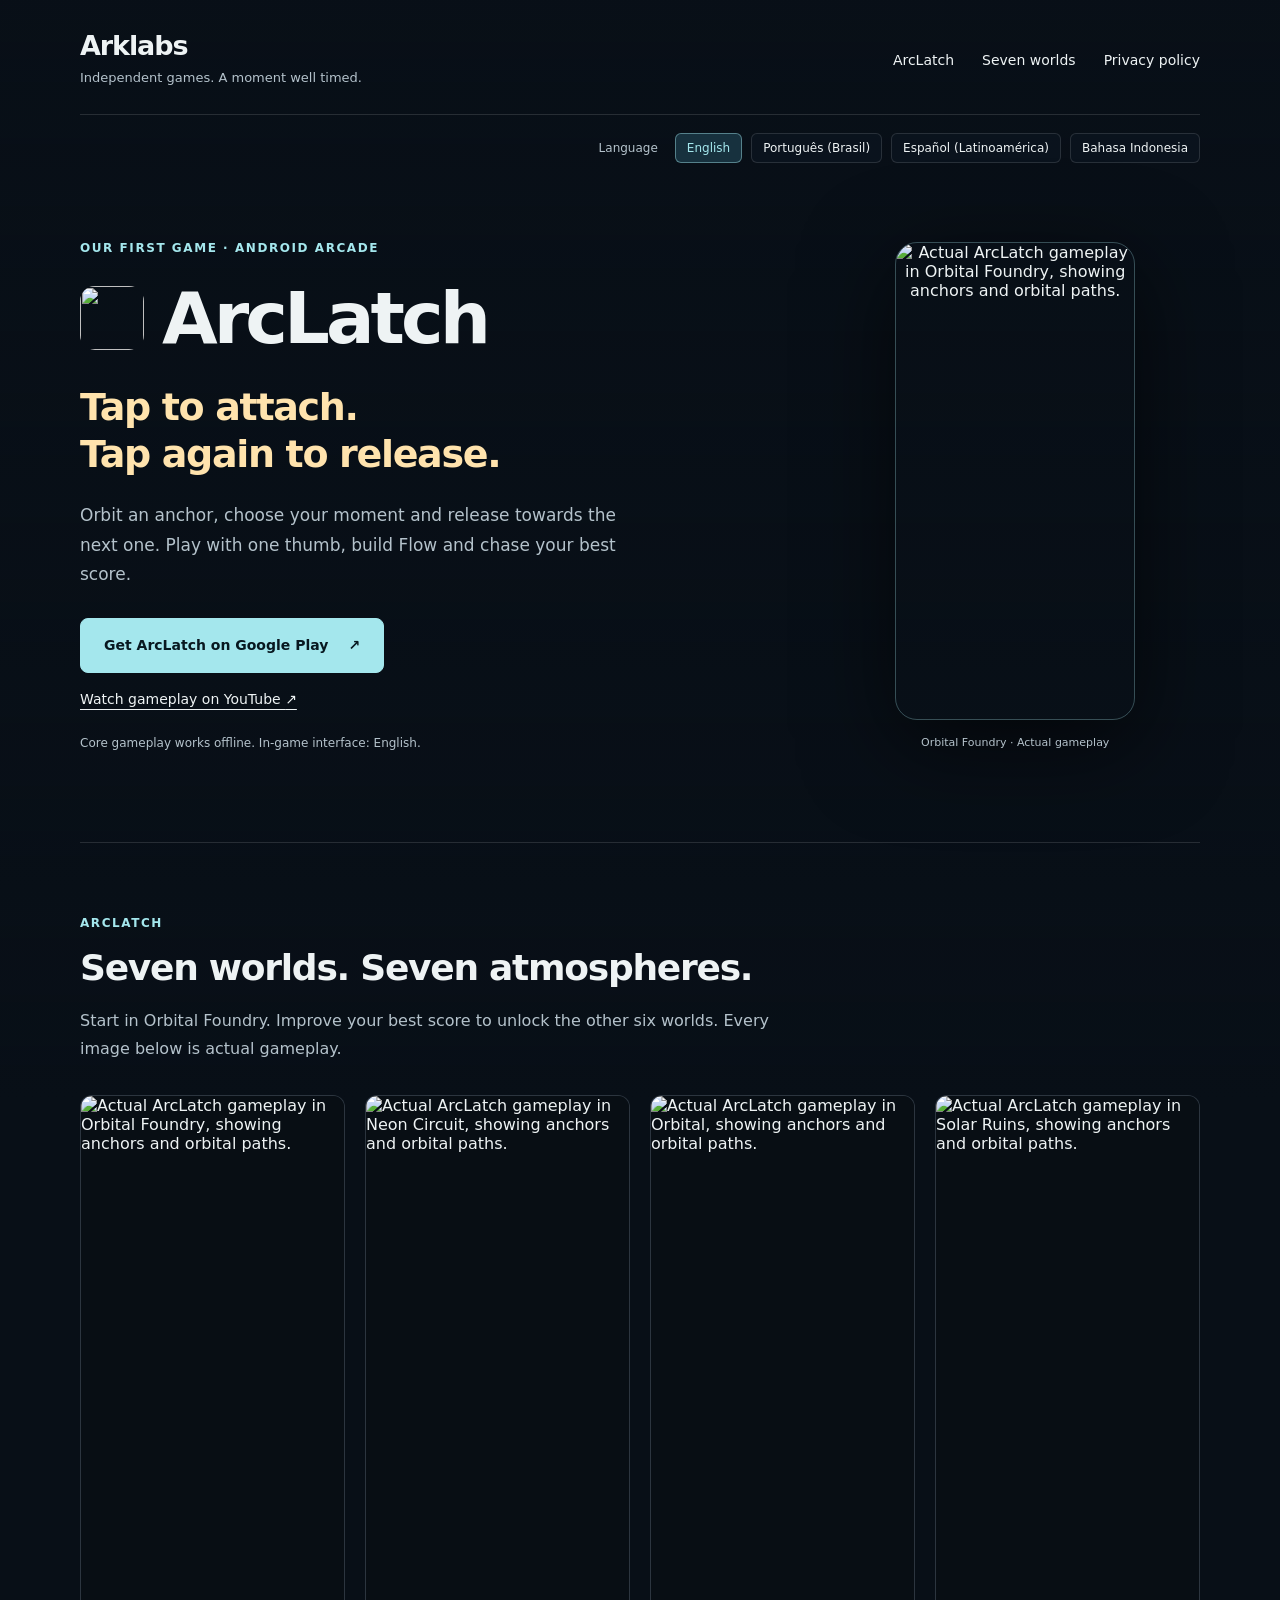
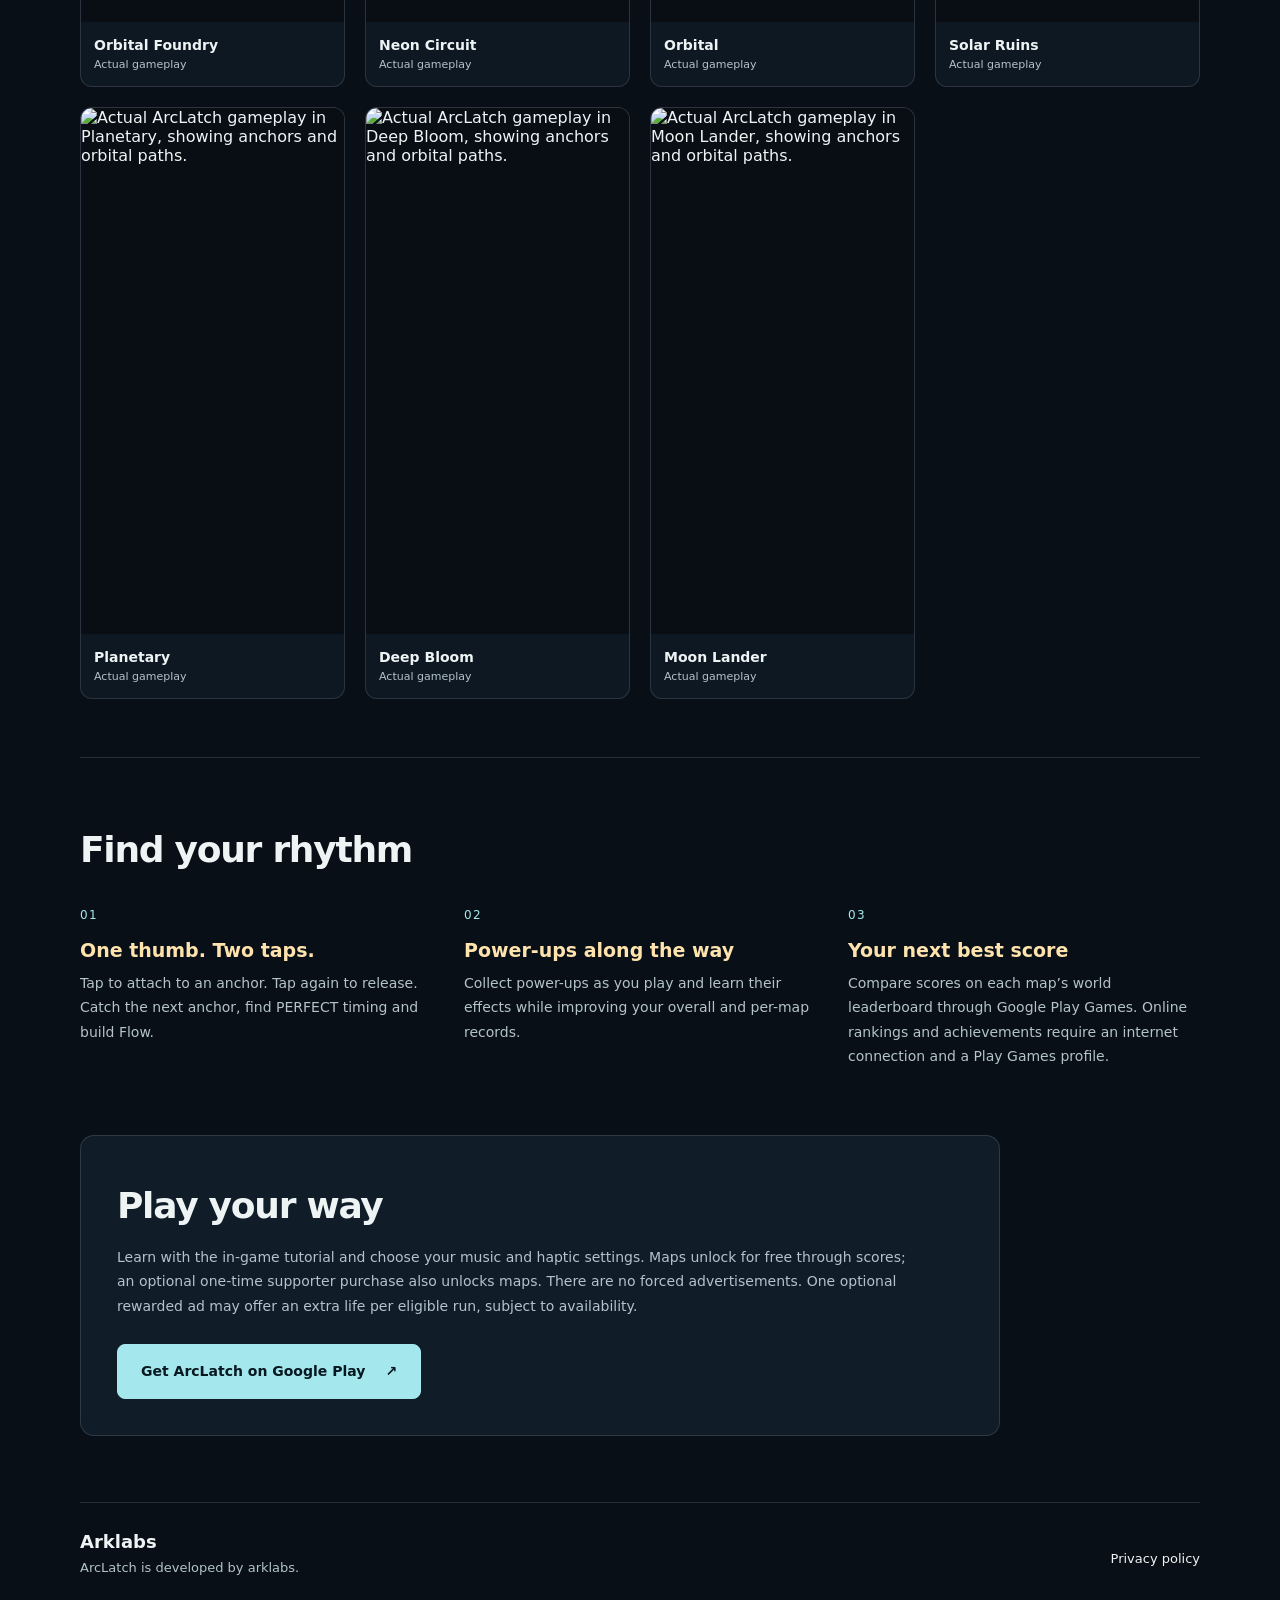
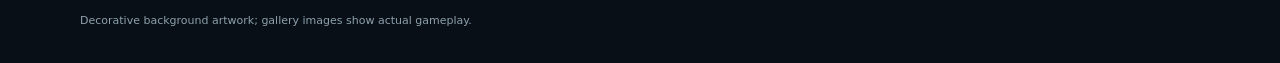
==== index.html @ f625c065 "Add files via upload" ====
<!doctype html>
<html lang="en"><head>
<meta charset="utf-8"><meta name="viewport" content="width=device-width, initial-scale=1">
<title>arklabs | Independent Game Developer — ArcLatch</title>
<meta name="description" content="Discover ArcLatch by arklabs: a one-thumb timing arcade game for Android. Explore seven worlds, watch real gameplay and get it on Google Play."><link rel="canonical" href="https://arklabs-app.github.io/">
<link rel="alternate" hreflang="en" href="https://arklabs-app.github.io/">
<link rel="alternate" hreflang="pt-BR" href="https://arklabs-app.github.io/pt-BR/">
<link rel="alternate" hreflang="es-419" href="https://arklabs-app.github.io/es-419/">
<link rel="alternate" hreflang="id" href="https://arklabs-app.github.io/id/">
<link rel="alternate" hreflang="x-default" href="https://arklabs-app.github.io/">
<meta property="og:type" content="website"><meta property="og:title" content="arklabs — ArcLatch for Android">
<meta property="og:description" content="Discover ArcLatch by arklabs: a one-thumb timing arcade game for Android. Explore seven worlds, watch real gameplay and get it on Google Play."><meta property="og:url" content="https://arklabs-app.github.io/">
<meta property="og:image" content="https://arklabs-app.github.io/assets/arclatch-icon.png"><meta property="og:image:alt" content="ArcLatch icon">
<meta name="twitter:card" content="summary"><meta name="twitter:title" content="arklabs — ArcLatch">
<meta name="twitter:description" content="Discover ArcLatch by arklabs: a one-thumb timing arcade game for Android. Explore seven worlds, watch real gameplay and get it on Google Play."><meta name="twitter:image" content="https://arklabs-app.github.io/assets/arclatch-icon.png">
<link rel="icon" href="assets/arclatch-icon.png"><link rel="stylesheet" href="style.css">
<script type="application/ld+json">{"@context": "https://schema.org", "@graph": [{"@type": "Organization", "@id": "https://arklabs-app.github.io/#developer", "name": "arklabs", "url": "https://arklabs-app.github.io/", "sameAs": ["https://github.com/Arklabs-app"]}, {"@type": "VideoGame", "name": "ArcLatch", "url": "https://play.google.com/store/apps/details?id=com.arklabs.arclatch", "operatingSystem": "Android", "applicationCategory": "GameApplication", "genre": "Arcade", "author": {"@id": "https://arklabs-app.github.io/#developer"}, "description": "Discover ArcLatch by arklabs: a one-thumb timing arcade game for Android. Explore seven worlds, watch real gameplay and get it on Google Play."}]}</script>
</head><body>
<a class="skip" href="#game">The game</a>
<div class="shell"><header class="developer"><div><h1>Arklabs</h1><p>Independent games. A moment well timed.</p></div><nav aria-label="Main navigation"><a href="#game">ArcLatch</a><a href="#worlds">Seven worlds</a><a href="https://zaneh20.github.io/privacy.html">Privacy policy</a></nav></header>
<nav class="languages" aria-label="Language"><span>Language</span><a href="./" lang="en" hreflang="en" aria-current="page">English</a><a href="pt-BR/" lang="pt-BR" hreflang="pt-BR">Português (Brasil)</a><a href="es-419/" lang="es-419" hreflang="es-419">Español (Latinoamérica)</a><a href="id/" lang="id" hreflang="id">Bahasa Indonesia</a></nav>
<main><section class="hero" id="game" aria-labelledby="game-title"><div class="hero-copy"><p class="eyebrow">Our first game · Android arcade</p><div class="game-brand"><img src="assets/arclatch-icon.png" alt="" width="64" height="64"><h2 id="game-title">ArcLatch</h2></div><h3>Tap to attach.<br>Tap again to release.</h3><p class="intro">Orbit an anchor, choose your moment and release towards the next one. Play with one thumb, build Flow and chase your best score.</p><div class="actions"><a class="download" href="https://play.google.com/store/apps/details?id=com.arklabs.arclatch">Get ArcLatch on Google Play<span aria-hidden="true"> ↗</span></a><a class="video" href="https://www.youtube.com/watch?v=mXrBoKK8uXo">Watch gameplay on YouTube <span aria-hidden="true">↗</span></a></div><p class="fine">Core gameplay works offline. In-game interface: English.</p></div><figure class="hero-shot"><img src="assets/01-foundry.webp" width="480" height="960" fetchpriority="high" alt="Actual ArcLatch gameplay in Orbital Foundry, showing anchors and orbital paths."><figcaption>Orbital Foundry · Actual gameplay</figcaption></figure></section>
<section class="worlds" id="worlds" aria-labelledby="world-title"><div class="section-heading"><p class="eyebrow">ArcLatch</p><h2 id="world-title">Seven worlds. Seven atmospheres.</h2><p>Start in Orbital Foundry. Improve your best score to unlock the other six worlds. Every image below is actual gameplay.</p></div><div class="world-gallery"><figure class="world-card"><img src="assets/01-foundry.webp" width="480" height="960" loading="lazy" decoding="async" alt="Actual ArcLatch gameplay in Orbital Foundry, showing anchors and orbital paths."><figcaption><strong>Orbital Foundry</strong><span>Actual gameplay</span></figcaption></figure><figure class="world-card"><img src="assets/06-neon-circuit.webp" width="480" height="960" loading="lazy" decoding="async" alt="Actual ArcLatch gameplay in Neon Circuit, showing anchors and orbital paths."><figcaption><strong>Neon Circuit</strong><span>Actual gameplay</span></figcaption></figure><figure class="world-card"><img src="assets/02-orbital.webp" width="480" height="960" loading="lazy" decoding="async" alt="Actual ArcLatch gameplay in Orbital, showing anchors and orbital paths."><figcaption><strong>Orbital</strong><span>Actual gameplay</span></figcaption></figure><figure class="world-card"><img src="assets/03-solar-ruins.webp" width="480" height="960" loading="lazy" decoding="async" alt="Actual ArcLatch gameplay in Solar Ruins, showing anchors and orbital paths."><figcaption><strong>Solar Ruins</strong><span>Actual gameplay</span></figcaption></figure><figure class="world-card"><img src="assets/05-planetary.webp" width="480" height="960" loading="lazy" decoding="async" alt="Actual ArcLatch gameplay in Planetary, showing anchors and orbital paths."><figcaption><strong>Planetary</strong><span>Actual gameplay</span></figcaption></figure><figure class="world-card"><img src="assets/07-deep-bloom.webp" width="480" height="960" loading="lazy" decoding="async" alt="Actual ArcLatch gameplay in Deep Bloom, showing anchors and orbital paths."><figcaption><strong>Deep Bloom</strong><span>Actual gameplay</span></figcaption></figure><figure class="world-card"><img src="assets/04-moon-lander.webp" width="480" height="960" loading="lazy" decoding="async" alt="Actual ArcLatch gameplay in Moon Lander, showing anchors and orbital paths."><figcaption><strong>Moon Lander</strong><span>Actual gameplay</span></figcaption></figure></div></section>
<section class="features" aria-labelledby="how-title"><h2 id="how-title">Find your rhythm</h2><div class="feature-grid"><article><span class="number">01</span><h3>One thumb. Two taps.</h3><p>Tap to attach to an anchor. Tap again to release. Catch the next anchor, find PERFECT timing and build Flow.</p></article><article><span class="number">02</span><h3>Power-ups along the way</h3><p>Collect power-ups as you play and learn their effects while improving your overall and per-map records.</p></article><article><span class="number">03</span><h3>Your next best score</h3><p>Compare scores on each map’s world leaderboard through Google Play Games. Online rankings and achievements require an internet connection and a Play Games profile.</p></article></div></section>
<section class="play" aria-labelledby="play-title"><h2 id="play-title">Play your way</h2><p>Learn with the in-game tutorial and choose your music and haptic settings. Maps unlock for free through scores; an optional one-time supporter purchase also unlocks maps. There are no forced advertisements. One optional rewarded ad may offer an extra life per eligible run, subject to availability.</p><a class="download" href="https://play.google.com/store/apps/details?id=com.arklabs.arclatch">Get ArcLatch on Google Play <span aria-hidden="true">↗</span></a></section></main>
<footer><div><strong>Arklabs</strong><p>ArcLatch is developed by arklabs.</p></div><a href="https://zaneh20.github.io/privacy.html">Privacy policy</a><p class="art-note">Decorative background artwork; gallery images show actual gameplay.</p></footer></div></body></html>
---- style.css ----
:root{color-scheme:dark;--ink:#eef3f4;--muted:#b4c2cb;--line:#ffffff20;--gold:#ffe3ad;--cyan:#a4e7ed;font-family:system-ui,-apple-system,BlinkMacSystemFont,"Segoe UI",sans-serif;background:#080f17;color:var(--ink);scroll-behavior:smooth}
*{box-sizing:border-box}body{margin:0;background:linear-gradient(180deg,#080f1745 0,#080f17b8 650px,#080f17 1100px),url('assets/orbital-background.webp') center top/1920px auto no-repeat}a{color:inherit;text-decoration:none}a:focus-visible{outline:3px solid var(--gold);outline-offset:5px}a:hover{color:var(--gold)}.shell{max-width:1200px;margin:auto;padding:0 40px}.developer{display:flex;align-items:center;justify-content:space-between;gap:24px;padding:30px 0 24px;border-bottom:1px solid var(--line)}.developer h1{font-size:27px;letter-spacing:-.04em;margin:0}.developer p{font-size:13px;color:var(--muted);margin:6px 0 0}.developer nav{display:flex;flex-wrap:wrap;gap:28px;font-size:14px}.languages{display:flex;justify-content:flex-end;align-items:center;flex-wrap:wrap;gap:9px;padding:18px 0;font-size:12px}.languages span{color:var(--muted);margin-right:8px}.languages a{padding:7px 11px;border:1px solid var(--line);border-radius:6px;background:#0c1620b8}.languages a[aria-current]{border-color:#a4e7ed70;color:var(--cyan);background:#17313e}.hero{display:grid;grid-template-columns:1.3fr .7fr;gap:64px;align-items:center;padding:45px 0 76px;scroll-margin-top:20px}.eyebrow{font-size:12px!important;letter-spacing:.13em;text-transform:uppercase;color:var(--cyan)!important;font-weight:650}.game-brand{display:flex;align-items:center;gap:18px;margin:20px 0 26px}.game-brand img{border-radius:15px}.game-brand h2{font-size:clamp(42px,6vw,72px);letter-spacing:-.055em;margin:0;font-weight:650;line-height:1.1}.hero h3{font-size:clamp(24px,3vw,38px);line-height:1.25;letter-spacing:-.035em;font-weight:550;color:var(--gold);margin:0 0 22px}p{line-height:1.75;color:var(--muted)}.intro{max-width:560px;font-size:17px}.actions{display:flex;flex-direction:column;align-items:flex-start;gap:18px;margin-top:28px}.download{display:inline-flex;align-items:center;justify-content:center;gap:20px;padding:16px 23px;background:var(--cyan);border:1px solid var(--cyan);border-radius:8px;font-size:14px;font-weight:700;color:#081820;line-height:1.5}.download:hover{color:#081820;background:#d0f9fc}.video{font-size:14px;text-decoration:underline;text-underline-offset:5px}.fine{font-size:12px;margin-top:26px;max-width:430px}.hero-shot{margin:0;text-align:center}.hero-shot img{display:block;width:100%;max-width:240px;height:auto;margin:auto;border-radius:22px;border:1px solid #9bd7df50;box-shadow:0 24px 90px #0009}.hero-shot figcaption{font-size:11px;color:var(--muted);margin-top:16px}.worlds,.features{padding:58px 0;border-top:1px solid var(--line);scroll-margin-top:24px}.section-heading{max-width:720px;margin-bottom:32px}h2{font-size:clamp(25px,3vw,36px);letter-spacing:-.035em;line-height:1.2;margin:12px 0 18px}.world-gallery{display:grid;grid-template-columns:repeat(4,minmax(0,1fr));gap:20px}.world-card{margin:0;background:#0e1823;border:1px solid var(--line);border-radius:12px;overflow:hidden}.world-card img{width:100%;height:auto;display:block;aspect-ratio:1/2;object-fit:contain;background:#080e14}.world-card figcaption{padding:15px 13px}.world-card strong{display:block;font-size:14px}.world-card span{display:block;margin-top:5px;color:var(--muted);font-size:11px}.feature-grid{display:grid;grid-template-columns:repeat(3,minmax(0,1fr));gap:32px;margin-top:32px}.number{color:var(--cyan);font-size:12px;letter-spacing:.12em}.feature-grid h3{font-size:19px;color:var(--gold);margin:16px 0 10px}.feature-grid p{font-size:14px;margin:0}.play{border:1px solid var(--line);border-radius:14px;background:#101d29;padding:36px;margin:8px 0 66px;max-width:920px}.play p{font-size:14px;max-width:800px;margin-bottom:26px}footer{border-top:1px solid var(--line);padding:28px 0;display:flex;justify-content:space-between;flex-wrap:wrap;gap:14px;font-size:13px}footer strong{font-size:18px}footer p{margin:5px 0}footer>a{align-self:center}.art-note{width:100%;font-size:11px;color:#8da0ac;margin-top:12px}.skip{position:absolute;top:-100px;left:20px;padding:12px;background:#fff;color:#000}.skip:focus{top:8px;z-index:10}
@media(max-width:900px){.shell{padding:0 28px}.hero{gap:35px}.world-gallery{grid-template-columns:repeat(3,minmax(0,1fr))}.developer nav{gap:18px}}
@media(max-width:640px){.shell{padding:0 20px}.developer{align-items:flex-start;flex-direction:column;gap:18px;padding-top:24px}.developer nav{gap:20px}.languages{justify-content:flex-start;gap:6px}.languages span{width:100%;margin:0 0 3px}.languages a{font-size:11px;padding:7px 9px}.hero{grid-template-columns:1fr;gap:32px;padding:30px 0 50px}.hero-shot img{max-width:195px}.game-brand h2{font-size:52px}.game-brand img{width:52px;height:52px}.hero h3{font-size:30px}.intro{font-size:16px}.world-gallery{grid-template-columns:repeat(2,minmax(0,1fr));gap:12px}.world-card figcaption{padding:12px 9px}.world-card strong{font-size:12px}.world-card span{font-size:10px}.feature-grid{grid-template-columns:1fr;gap:28px}.worlds,.features{padding:38px 0}.play{padding:24px 20px;margin-bottom:40px}.download{padding:14px 18px;font-size:13px;gap:10px}footer{padding:24px 0}.game-brand{gap:12px}}
@media(max-width:350px){.shell{padding:0 14px}.world-gallery{grid-template-columns:1fr}.game-brand h2{font-size:44px}}
@media(prefers-reduced-motion:reduce){:root{scroll-behavior:auto}}
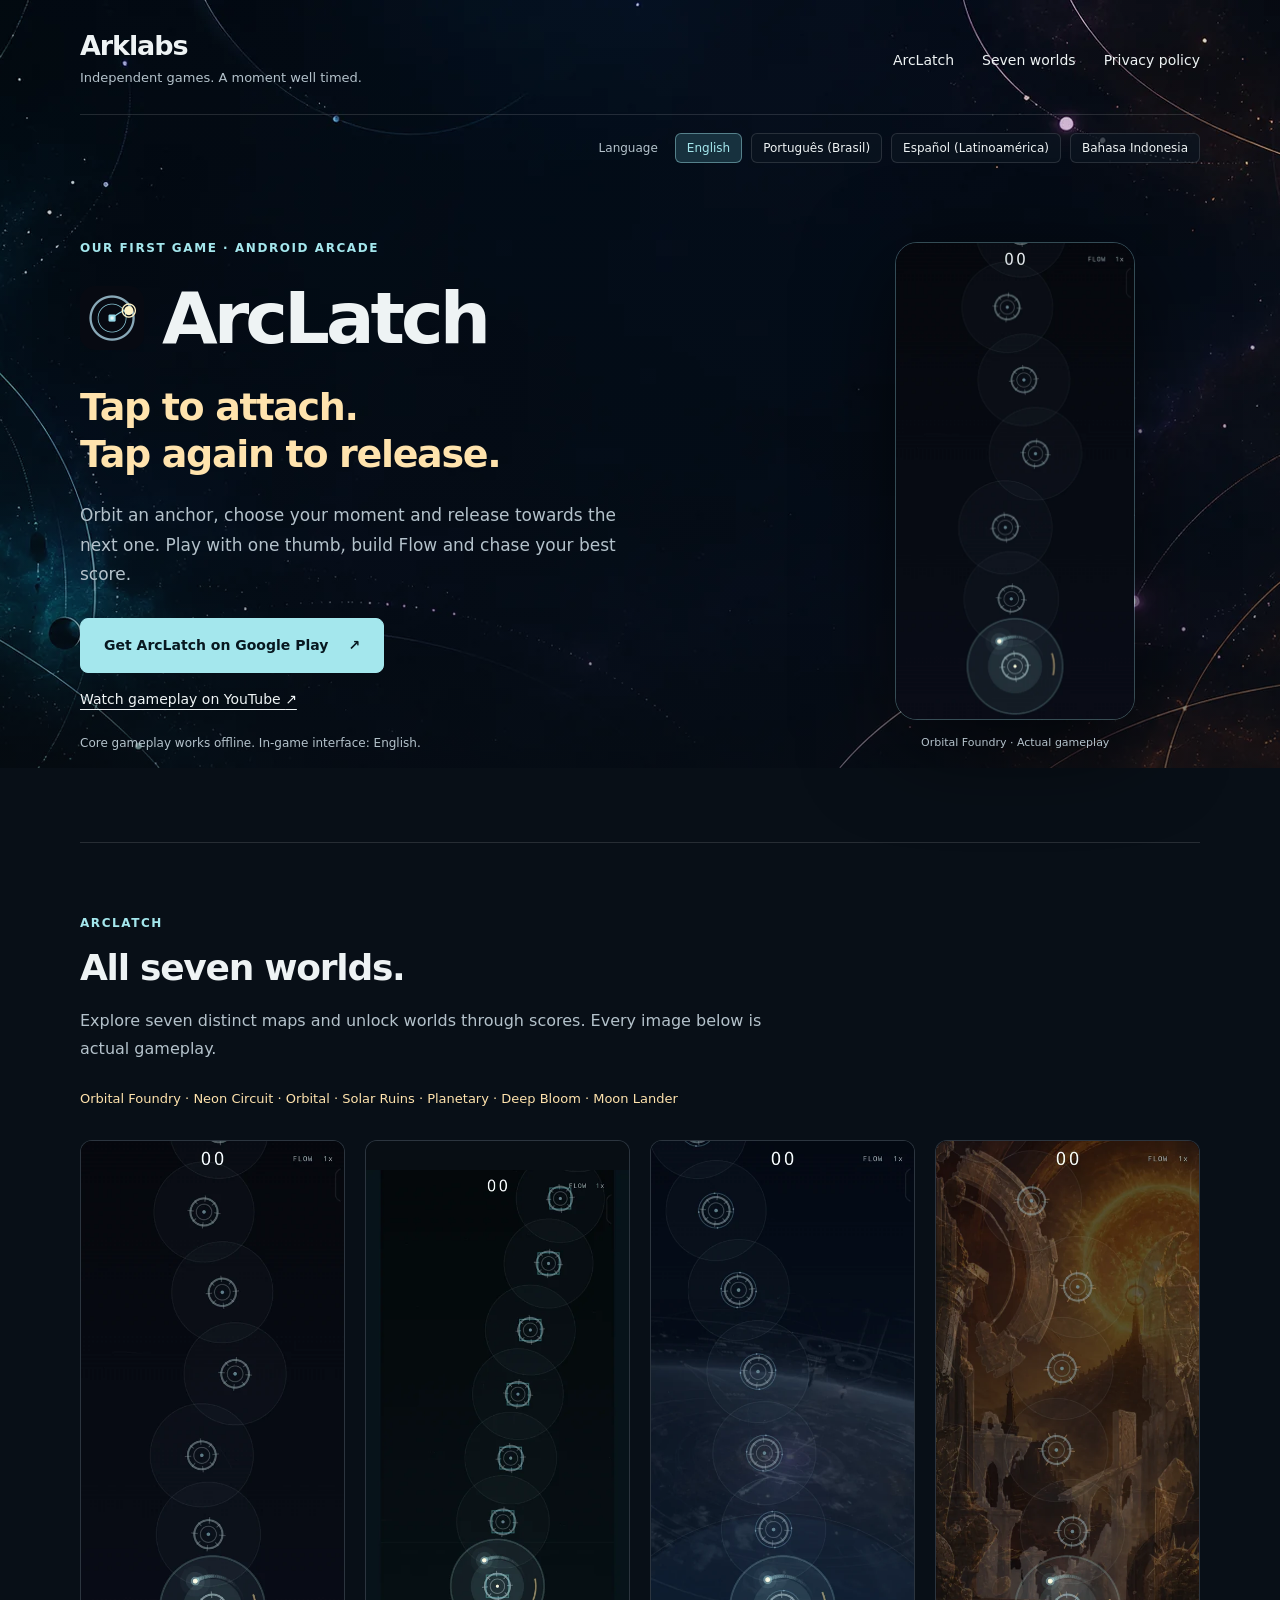
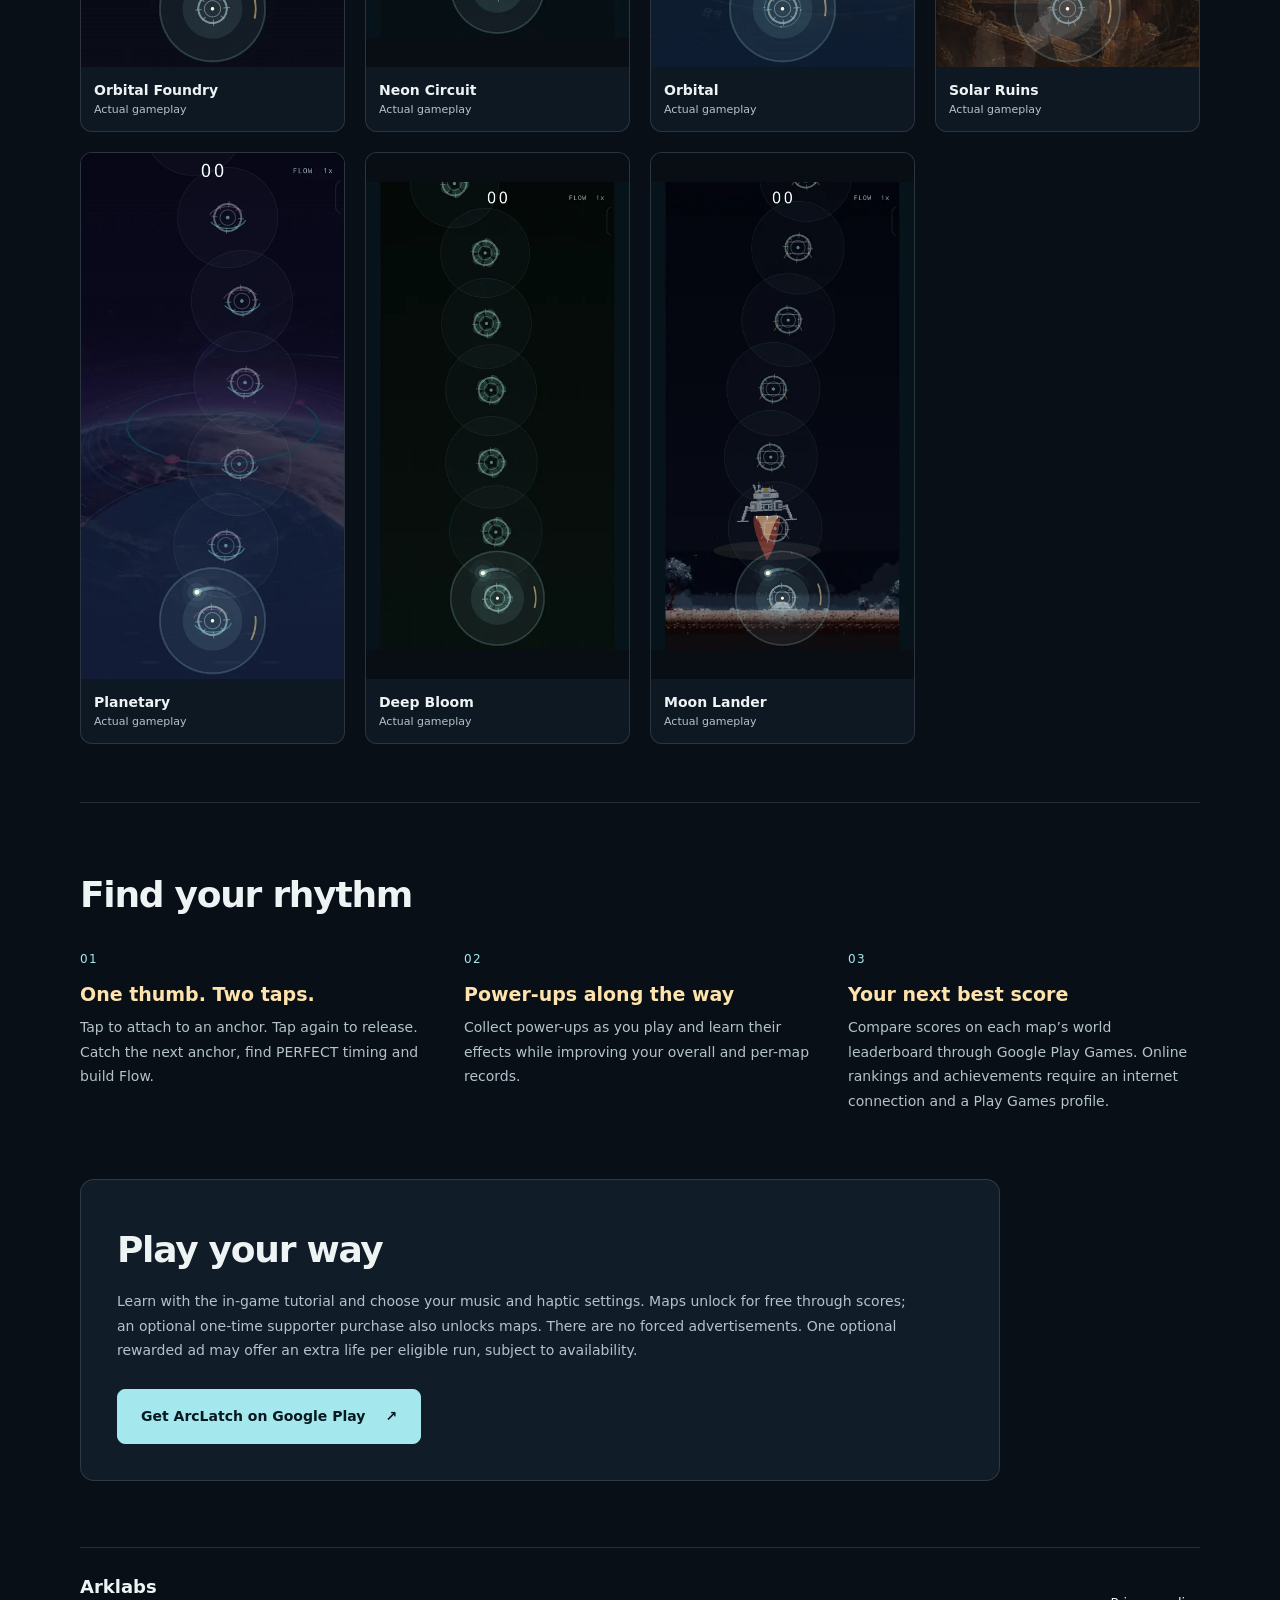
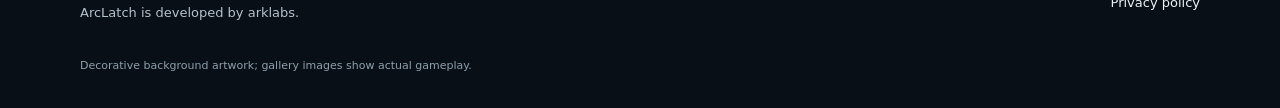
==== commit efde7a1e: "Add files via upload" ====
--- a/index.html
+++ b/index.html
@@ -13,14 +13,14 @@
 <meta property="og:image" content="https://arklabs-app.github.io/assets/arclatch-icon.png"><meta property="og:image:alt" content="ArcLatch icon">
 <meta name="twitter:card" content="summary"><meta name="twitter:title" content="arklabs — ArcLatch">
 <meta name="twitter:description" content="Discover ArcLatch by arklabs: a one-thumb timing arcade game for Android. Explore seven worlds, watch real gameplay and get it on Google Play."><meta name="twitter:image" content="https://arklabs-app.github.io/assets/arclatch-icon.png">
-<link rel="icon" href="assets/arclatch-icon.png"><link rel="stylesheet" href="style.css">
+<link rel="icon" href="assets/arclatch-icon.png"><link rel="stylesheet" href="style.css?v=20261102-2">
 <script type="application/ld+json">{"@context": "https://schema.org", "@graph": [{"@type": "Organization", "@id": "https://arklabs-app.github.io/#developer", "name": "arklabs", "url": "https://arklabs-app.github.io/", "sameAs": ["https://github.com/Arklabs-app"]}, {"@type": "VideoGame", "name": "ArcLatch", "url": "https://play.google.com/store/apps/details?id=com.arklabs.arclatch", "operatingSystem": "Android", "applicationCategory": "GameApplication", "genre": "Arcade", "author": {"@id": "https://arklabs-app.github.io/#developer"}, "description": "Discover ArcLatch by arklabs: a one-thumb timing arcade game for Android. Explore seven worlds, watch real gameplay and get it on Google Play."}]}</script>
 </head><body>
 <a class="skip" href="#game">The game</a>
 <div class="shell"><header class="developer"><div><h1>Arklabs</h1><p>Independent games. A moment well timed.</p></div><nav aria-label="Main navigation"><a href="#game">ArcLatch</a><a href="#worlds">Seven worlds</a><a href="https://zaneh20.github.io/privacy.html">Privacy policy</a></nav></header>
 <nav class="languages" aria-label="Language"><span>Language</span><a href="./" lang="en" hreflang="en" aria-current="page">English</a><a href="pt-BR/" lang="pt-BR" hreflang="pt-BR">Português (Brasil)</a><a href="es-419/" lang="es-419" hreflang="es-419">Español (Latinoamérica)</a><a href="id/" lang="id" hreflang="id">Bahasa Indonesia</a></nav>
 <main><section class="hero" id="game" aria-labelledby="game-title"><div class="hero-copy"><p class="eyebrow">Our first game · Android arcade</p><div class="game-brand"><img src="assets/arclatch-icon.png" alt="" width="64" height="64"><h2 id="game-title">ArcLatch</h2></div><h3>Tap to attach.<br>Tap again to release.</h3><p class="intro">Orbit an anchor, choose your moment and release towards the next one. Play with one thumb, build Flow and chase your best score.</p><div class="actions"><a class="download" href="https://play.google.com/store/apps/details?id=com.arklabs.arclatch">Get ArcLatch on Google Play<span aria-hidden="true"> ↗</span></a><a class="video" href="https://www.youtube.com/watch?v=mXrBoKK8uXo">Watch gameplay on YouTube <span aria-hidden="true">↗</span></a></div><p class="fine">Core gameplay works offline. In-game interface: English.</p></div><figure class="hero-shot"><img src="assets/01-foundry.webp" width="480" height="960" fetchpriority="high" alt="Actual ArcLatch gameplay in Orbital Foundry, showing anchors and orbital paths."><figcaption>Orbital Foundry · Actual gameplay</figcaption></figure></section>
-<section class="worlds" id="worlds" aria-labelledby="world-title"><div class="section-heading"><p class="eyebrow">ArcLatch</p><h2 id="world-title">Seven worlds. Seven atmospheres.</h2><p>Start in Orbital Foundry. Improve your best score to unlock the other six worlds. Every image below is actual gameplay.</p></div><div class="world-gallery"><figure class="world-card"><img src="assets/01-foundry.webp" width="480" height="960" loading="lazy" decoding="async" alt="Actual ArcLatch gameplay in Orbital Foundry, showing anchors and orbital paths."><figcaption><strong>Orbital Foundry</strong><span>Actual gameplay</span></figcaption></figure><figure class="world-card"><img src="assets/06-neon-circuit.webp" width="480" height="960" loading="lazy" decoding="async" alt="Actual ArcLatch gameplay in Neon Circuit, showing anchors and orbital paths."><figcaption><strong>Neon Circuit</strong><span>Actual gameplay</span></figcaption></figure><figure class="world-card"><img src="assets/02-orbital.webp" width="480" height="960" loading="lazy" decoding="async" alt="Actual ArcLatch gameplay in Orbital, showing anchors and orbital paths."><figcaption><strong>Orbital</strong><span>Actual gameplay</span></figcaption></figure><figure class="world-card"><img src="assets/03-solar-ruins.webp" width="480" height="960" loading="lazy" decoding="async" alt="Actual ArcLatch gameplay in Solar Ruins, showing anchors and orbital paths."><figcaption><strong>Solar Ruins</strong><span>Actual gameplay</span></figcaption></figure><figure class="world-card"><img src="assets/05-planetary.webp" width="480" height="960" loading="lazy" decoding="async" alt="Actual ArcLatch gameplay in Planetary, showing anchors and orbital paths."><figcaption><strong>Planetary</strong><span>Actual gameplay</span></figcaption></figure><figure class="world-card"><img src="assets/07-deep-bloom.webp" width="480" height="960" loading="lazy" decoding="async" alt="Actual ArcLatch gameplay in Deep Bloom, showing anchors and orbital paths."><figcaption><strong>Deep Bloom</strong><span>Actual gameplay</span></figcaption></figure><figure class="world-card"><img src="assets/04-moon-lander.webp" width="480" height="960" loading="lazy" decoding="async" alt="Actual ArcLatch gameplay in Moon Lander, showing anchors and orbital paths."><figcaption><strong>Moon Lander</strong><span>Actual gameplay</span></figcaption></figure></div></section>
+<section class="worlds" id="worlds" aria-labelledby="world-title"><div class="section-heading"><p class="eyebrow">ArcLatch</p><h2 id="world-title">All seven worlds.</h2><p>Explore seven distinct maps and unlock worlds through scores. Every image below is actual gameplay.</p></div><p class="map-index">Orbital Foundry · Neon Circuit · Orbital · Solar Ruins · Planetary · Deep Bloom · Moon Lander</p><div class="world-gallery"><figure class="world-card"><img src="assets/01-foundry.webp" width="480" height="960" loading="lazy" decoding="async" alt="Actual ArcLatch gameplay in Orbital Foundry, showing anchors and orbital paths."><figcaption><strong>Orbital Foundry</strong><span>Actual gameplay</span></figcaption></figure><figure class="world-card"><img src="assets/06-neon-circuit.webp" width="480" height="960" loading="lazy" decoding="async" alt="Actual ArcLatch gameplay in Neon Circuit, showing anchors and orbital paths."><figcaption><strong>Neon Circuit</strong><span>Actual gameplay</span></figcaption></figure><figure class="world-card"><img src="assets/02-orbital.webp" width="480" height="960" loading="lazy" decoding="async" alt="Actual ArcLatch gameplay in Orbital, showing anchors and orbital paths."><figcaption><strong>Orbital</strong><span>Actual gameplay</span></figcaption></figure><figure class="world-card"><img src="assets/03-solar-ruins.webp" width="480" height="960" loading="lazy" decoding="async" alt="Actual ArcLatch gameplay in Solar Ruins, showing anchors and orbital paths."><figcaption><strong>Solar Ruins</strong><span>Actual gameplay</span></figcaption></figure><figure class="world-card"><img src="assets/05-planetary.webp" width="480" height="960" loading="lazy" decoding="async" alt="Actual ArcLatch gameplay in Planetary, showing anchors and orbital paths."><figcaption><strong>Planetary</strong><span>Actual gameplay</span></figcaption></figure><figure class="world-card"><img src="assets/07-deep-bloom.webp" width="480" height="960" loading="lazy" decoding="async" alt="Actual ArcLatch gameplay in Deep Bloom, showing anchors and orbital paths."><figcaption><strong>Deep Bloom</strong><span>Actual gameplay</span></figcaption></figure><figure class="world-card"><img src="assets/04-moon-lander.webp" width="480" height="960" loading="lazy" decoding="async" alt="Actual ArcLatch gameplay in Moon Lander, showing anchors and orbital paths."><figcaption><strong>Moon Lander</strong><span>Actual gameplay</span></figcaption></figure></div></section>
 <section class="features" aria-labelledby="how-title"><h2 id="how-title">Find your rhythm</h2><div class="feature-grid"><article><span class="number">01</span><h3>One thumb. Two taps.</h3><p>Tap to attach to an anchor. Tap again to release. Catch the next anchor, find PERFECT timing and build Flow.</p></article><article><span class="number">02</span><h3>Power-ups along the way</h3><p>Collect power-ups as you play and learn their effects while improving your overall and per-map records.</p></article><article><span class="number">03</span><h3>Your next best score</h3><p>Compare scores on each map’s world leaderboard through Google Play Games. Online rankings and achievements require an internet connection and a Play Games profile.</p></article></div></section>
 <section class="play" aria-labelledby="play-title"><h2 id="play-title">Play your way</h2><p>Learn with the in-game tutorial and choose your music and haptic settings. Maps unlock for free through scores; an optional one-time supporter purchase also unlocks maps. There are no forced advertisements. One optional rewarded ad may offer an extra life per eligible run, subject to availability.</p><a class="download" href="https://play.google.com/store/apps/details?id=com.arklabs.arclatch">Get ArcLatch on Google Play <span aria-hidden="true">↗</span></a></section></main>
 <footer><div><strong>Arklabs</strong><p>ArcLatch is developed by arklabs.</p></div><a href="https://zaneh20.github.io/privacy.html">Privacy policy</a><p class="art-note">Decorative background artwork; gallery images show actual gameplay.</p></footer></div></body></html>
--- a/style.css
+++ b/style.css
@@ -1,6 +1,8 @@
 :root{color-scheme:dark;--ink:#eef3f4;--muted:#b4c2cb;--line:#ffffff20;--gold:#ffe3ad;--cyan:#a4e7ed;font-family:system-ui,-apple-system,BlinkMacSystemFont,"Segoe UI",sans-serif;background:#080f17;color:var(--ink);scroll-behavior:smooth}
-*{box-sizing:border-box}body{margin:0;background:linear-gradient(180deg,#080f1745 0,#080f17b8 650px,#080f17 1100px),url('assets/orbital-background.webp') center top/1920px auto no-repeat}a{color:inherit;text-decoration:none}a:focus-visible{outline:3px solid var(--gold);outline-offset:5px}a:hover{color:var(--gold)}.shell{max-width:1200px;margin:auto;padding:0 40px}.developer{display:flex;align-items:center;justify-content:space-between;gap:24px;padding:30px 0 24px;border-bottom:1px solid var(--line)}.developer h1{font-size:27px;letter-spacing:-.04em;margin:0}.developer p{font-size:13px;color:var(--muted);margin:6px 0 0}.developer nav{display:flex;flex-wrap:wrap;gap:28px;font-size:14px}.languages{display:flex;justify-content:flex-end;align-items:center;flex-wrap:wrap;gap:9px;padding:18px 0;font-size:12px}.languages span{color:var(--muted);margin-right:8px}.languages a{padding:7px 11px;border:1px solid var(--line);border-radius:6px;background:#0c1620b8}.languages a[aria-current]{border-color:#a4e7ed70;color:var(--cyan);background:#17313e}.hero{display:grid;grid-template-columns:1.3fr .7fr;gap:64px;align-items:center;padding:45px 0 76px;scroll-margin-top:20px}.eyebrow{font-size:12px!important;letter-spacing:.13em;text-transform:uppercase;color:var(--cyan)!important;font-weight:650}.game-brand{display:flex;align-items:center;gap:18px;margin:20px 0 26px}.game-brand img{border-radius:15px}.game-brand h2{font-size:clamp(42px,6vw,72px);letter-spacing:-.055em;margin:0;font-weight:650;line-height:1.1}.hero h3{font-size:clamp(24px,3vw,38px);line-height:1.25;letter-spacing:-.035em;font-weight:550;color:var(--gold);margin:0 0 22px}p{line-height:1.75;color:var(--muted)}.intro{max-width:560px;font-size:17px}.actions{display:flex;flex-direction:column;align-items:flex-start;gap:18px;margin-top:28px}.download{display:inline-flex;align-items:center;justify-content:center;gap:20px;padding:16px 23px;background:var(--cyan);border:1px solid var(--cyan);border-radius:8px;font-size:14px;font-weight:700;color:#081820;line-height:1.5}.download:hover{color:#081820;background:#d0f9fc}.video{font-size:14px;text-decoration:underline;text-underline-offset:5px}.fine{font-size:12px;margin-top:26px;max-width:430px}.hero-shot{margin:0;text-align:center}.hero-shot img{display:block;width:100%;max-width:240px;height:auto;margin:auto;border-radius:22px;border:1px solid #9bd7df50;box-shadow:0 24px 90px #0009}.hero-shot figcaption{font-size:11px;color:var(--muted);margin-top:16px}.worlds,.features{padding:58px 0;border-top:1px solid var(--line);scroll-margin-top:24px}.section-heading{max-width:720px;margin-bottom:32px}h2{font-size:clamp(25px,3vw,36px);letter-spacing:-.035em;line-height:1.2;margin:12px 0 18px}.world-gallery{display:grid;grid-template-columns:repeat(4,minmax(0,1fr));gap:20px}.world-card{margin:0;background:#0e1823;border:1px solid var(--line);border-radius:12px;overflow:hidden}.world-card img{width:100%;height:auto;display:block;aspect-ratio:1/2;object-fit:contain;background:#080e14}.world-card figcaption{padding:15px 13px}.world-card strong{display:block;font-size:14px}.world-card span{display:block;margin-top:5px;color:var(--muted);font-size:11px}.feature-grid{display:grid;grid-template-columns:repeat(3,minmax(0,1fr));gap:32px;margin-top:32px}.number{color:var(--cyan);font-size:12px;letter-spacing:.12em}.feature-grid h3{font-size:19px;color:var(--gold);margin:16px 0 10px}.feature-grid p{font-size:14px;margin:0}.play{border:1px solid var(--line);border-radius:14px;background:#101d29;padding:36px;margin:8px 0 66px;max-width:920px}.play p{font-size:14px;max-width:800px;margin-bottom:26px}footer{border-top:1px solid var(--line);padding:28px 0;display:flex;justify-content:space-between;flex-wrap:wrap;gap:14px;font-size:13px}footer strong{font-size:18px}footer p{margin:5px 0}footer>a{align-self:center}.art-note{width:100%;font-size:11px;color:#8da0ac;margin-top:12px}.skip{position:absolute;top:-100px;left:20px;padding:12px;background:#fff;color:#000}.skip:focus{top:8px;z-index:10}
+*{box-sizing:border-box}body{margin:0;background:linear-gradient(180deg,#080f1720 0,#080f1766 650px,#080f17 1100px),url('assets/orbital-background.webp?v=20261102-2') center top/1920px auto no-repeat}a{color:inherit;text-decoration:none}a:focus-visible{outline:3px solid var(--gold);outline-offset:5px}a:hover{color:var(--gold)}.shell{max-width:1200px;margin:auto;padding:0 40px}.developer{display:flex;align-items:center;justify-content:space-between;gap:24px;padding:30px 0 24px;border-bottom:1px solid var(--line)}.developer h1{font-size:27px;letter-spacing:-.04em;margin:0}.developer p{font-size:13px;color:var(--muted);margin:6px 0 0}.developer nav{display:flex;flex-wrap:wrap;gap:28px;font-size:14px}.languages{display:flex;justify-content:flex-end;align-items:center;flex-wrap:wrap;gap:9px;padding:18px 0;font-size:12px}.languages span{color:var(--muted);margin-right:8px}.languages a{padding:7px 11px;border:1px solid var(--line);border-radius:6px;background:#0c1620b8}.languages a[aria-current]{border-color:#a4e7ed70;color:var(--cyan);background:#17313e}.hero{display:grid;grid-template-columns:1.3fr .7fr;gap:64px;align-items:center;padding:45px 0 76px;scroll-margin-top:20px}.eyebrow{font-size:12px!important;letter-spacing:.13em;text-transform:uppercase;color:var(--cyan)!important;font-weight:650}.game-brand{display:flex;align-items:center;gap:18px;margin:20px 0 26px}.game-brand img{border-radius:15px}.game-brand h2{font-size:clamp(42px,6vw,72px);letter-spacing:-.055em;margin:0;font-weight:650;line-height:1.1}.hero h3{font-size:clamp(24px,3vw,38px);line-height:1.25;letter-spacing:-.035em;font-weight:550;color:var(--gold);margin:0 0 22px}p{line-height:1.75;color:var(--muted)}.intro{max-width:560px;font-size:17px}.actions{display:flex;flex-direction:column;align-items:flex-start;gap:18px;margin-top:28px}.download{display:inline-flex;align-items:center;justify-content:center;gap:20px;padding:16px 23px;background:var(--cyan);border:1px solid var(--cyan);border-radius:8px;font-size:14px;font-weight:700;color:#081820;line-height:1.5}.download:hover{color:#081820;background:#d0f9fc}.video{font-size:14px;text-decoration:underline;text-underline-offset:5px}.fine{font-size:12px;margin-top:26px;max-width:430px}.hero-shot{margin:0;text-align:center}.hero-shot img{display:block;width:100%;max-width:240px;height:auto;margin:auto;border-radius:22px;border:1px solid #9bd7df50;box-shadow:0 24px 90px #0009}.hero-shot figcaption{font-size:11px;color:var(--muted);margin-top:16px}.worlds,.features{padding:58px 0;border-top:1px solid var(--line);scroll-margin-top:24px}.section-heading{max-width:720px;margin-bottom:32px}h2{font-size:clamp(25px,3vw,36px);letter-spacing:-.035em;line-height:1.2;margin:12px 0 18px}.world-gallery{display:grid;grid-template-columns:repeat(4,minmax(0,1fr));gap:20px}.world-card{margin:0;background:#0e1823;border:1px solid var(--line);border-radius:12px;overflow:hidden}.world-card img{width:100%;height:auto;display:block;aspect-ratio:1/2;object-fit:contain;background:#080e14}.world-card figcaption{padding:15px 13px}.world-card strong{display:block;font-size:14px}.world-card span{display:block;margin-top:5px;color:var(--muted);font-size:11px}.feature-grid{display:grid;grid-template-columns:repeat(3,minmax(0,1fr));gap:32px;margin-top:32px}.number{color:var(--cyan);font-size:12px;letter-spacing:.12em}.feature-grid h3{font-size:19px;color:var(--gold);margin:16px 0 10px}.feature-grid p{font-size:14px;margin:0}.play{border:1px solid var(--line);border-radius:14px;background:#101d29;padding:36px;margin:8px 0 66px;max-width:920px}.play p{font-size:14px;max-width:800px;margin-bottom:26px}footer{border-top:1px solid var(--line);padding:28px 0;display:flex;justify-content:space-between;flex-wrap:wrap;gap:14px;font-size:13px}footer strong{font-size:18px}footer p{margin:5px 0}footer>a{align-self:center}.art-note{width:100%;font-size:11px;color:#8da0ac;margin-top:12px}.skip{position:absolute;top:-100px;left:20px;padding:12px;background:#fff;color:#000}.skip:focus{top:8px;z-index:10}
 @media(max-width:900px){.shell{padding:0 28px}.hero{gap:35px}.world-gallery{grid-template-columns:repeat(3,minmax(0,1fr))}.developer nav{gap:18px}}
 @media(max-width:640px){.shell{padding:0 20px}.developer{align-items:flex-start;flex-direction:column;gap:18px;padding-top:24px}.developer nav{gap:20px}.languages{justify-content:flex-start;gap:6px}.languages span{width:100%;margin:0 0 3px}.languages a{font-size:11px;padding:7px 9px}.hero{grid-template-columns:1fr;gap:32px;padding:30px 0 50px}.hero-shot img{max-width:195px}.game-brand h2{font-size:52px}.game-brand img{width:52px;height:52px}.hero h3{font-size:30px}.intro{font-size:16px}.world-gallery{grid-template-columns:repeat(2,minmax(0,1fr));gap:12px}.world-card figcaption{padding:12px 9px}.world-card strong{font-size:12px}.world-card span{font-size:10px}.feature-grid{grid-template-columns:1fr;gap:28px}.worlds,.features{padding:38px 0}.play{padding:24px 20px;margin-bottom:40px}.download{padding:14px 18px;font-size:13px;gap:10px}footer{padding:24px 0}.game-brand{gap:12px}}
 @media(max-width:350px){.shell{padding:0 14px}.world-gallery{grid-template-columns:1fr}.game-brand h2{font-size:44px}}
 @media(prefers-reduced-motion:reduce){:root{scroll-behavior:auto}}
+
+.map-index{font-size:13px;color:var(--gold);line-height:1.9;margin:-8px 0 28px;max-width:840px}
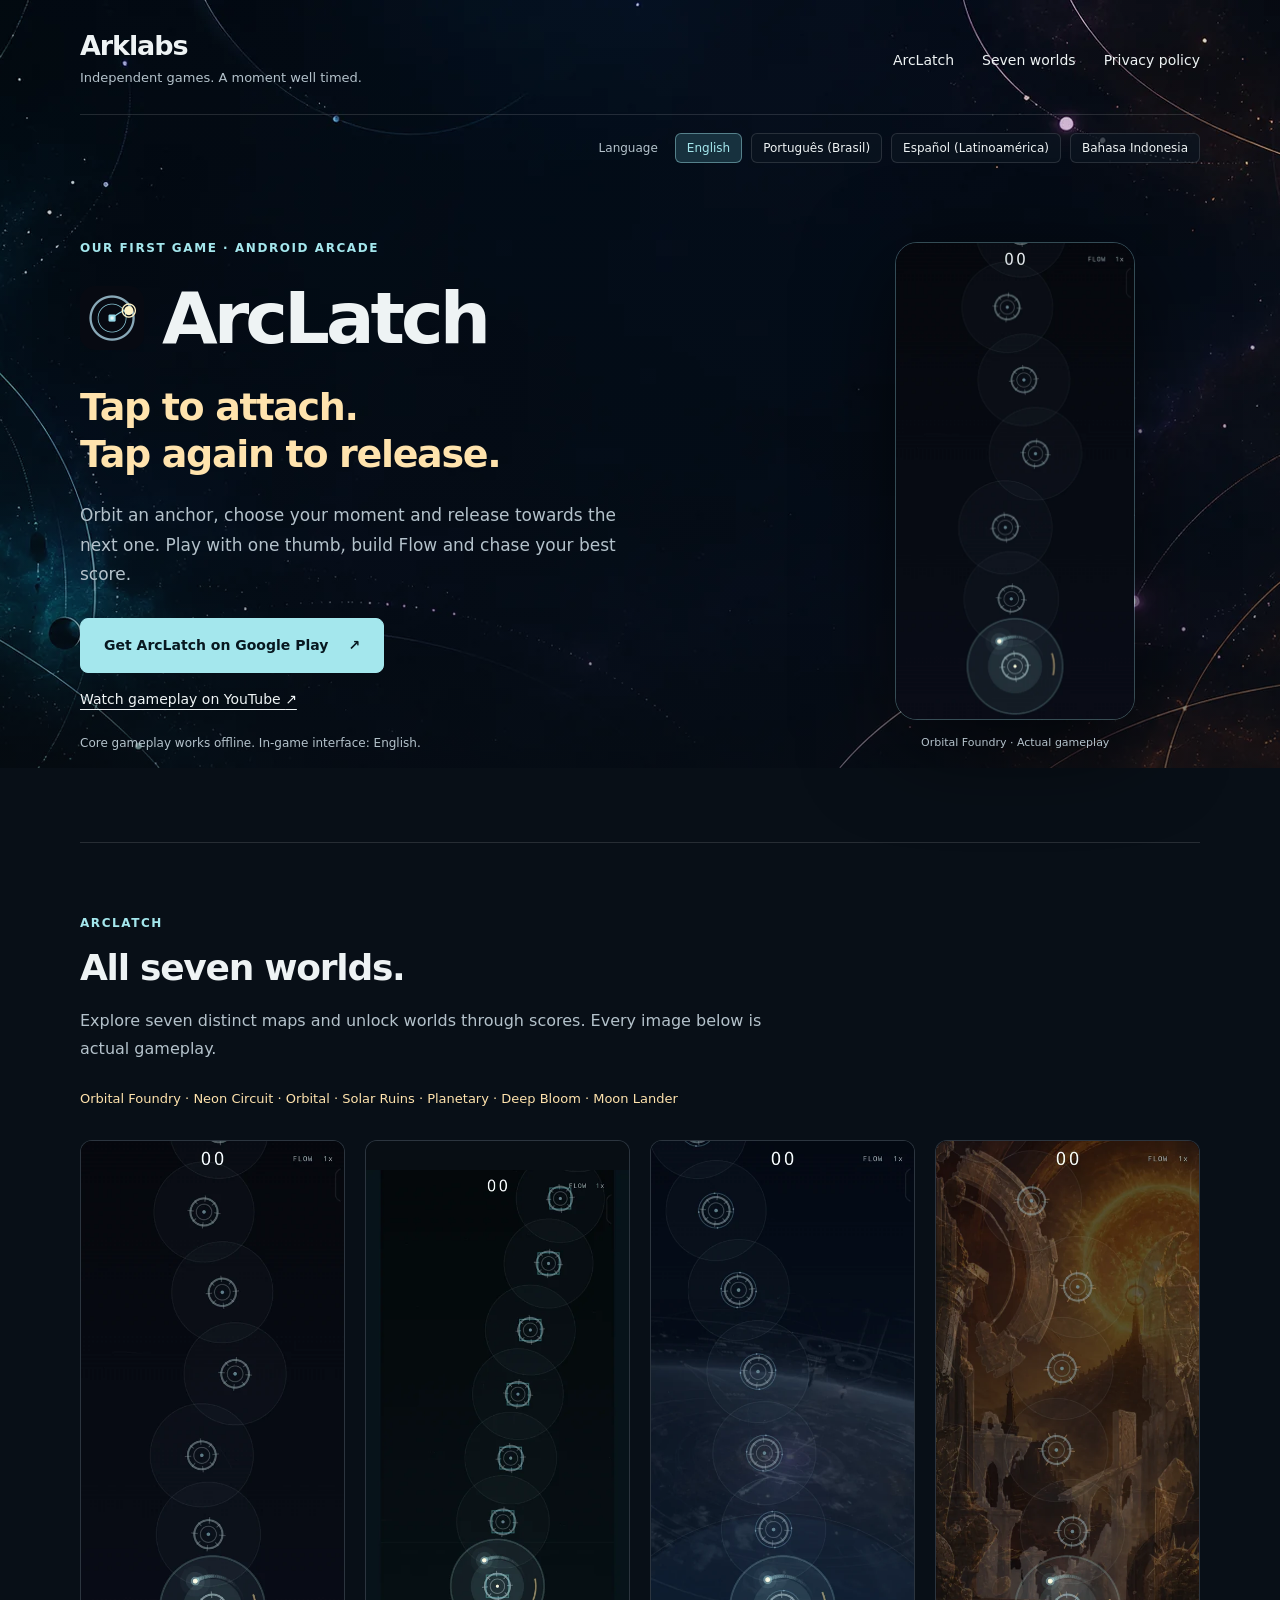
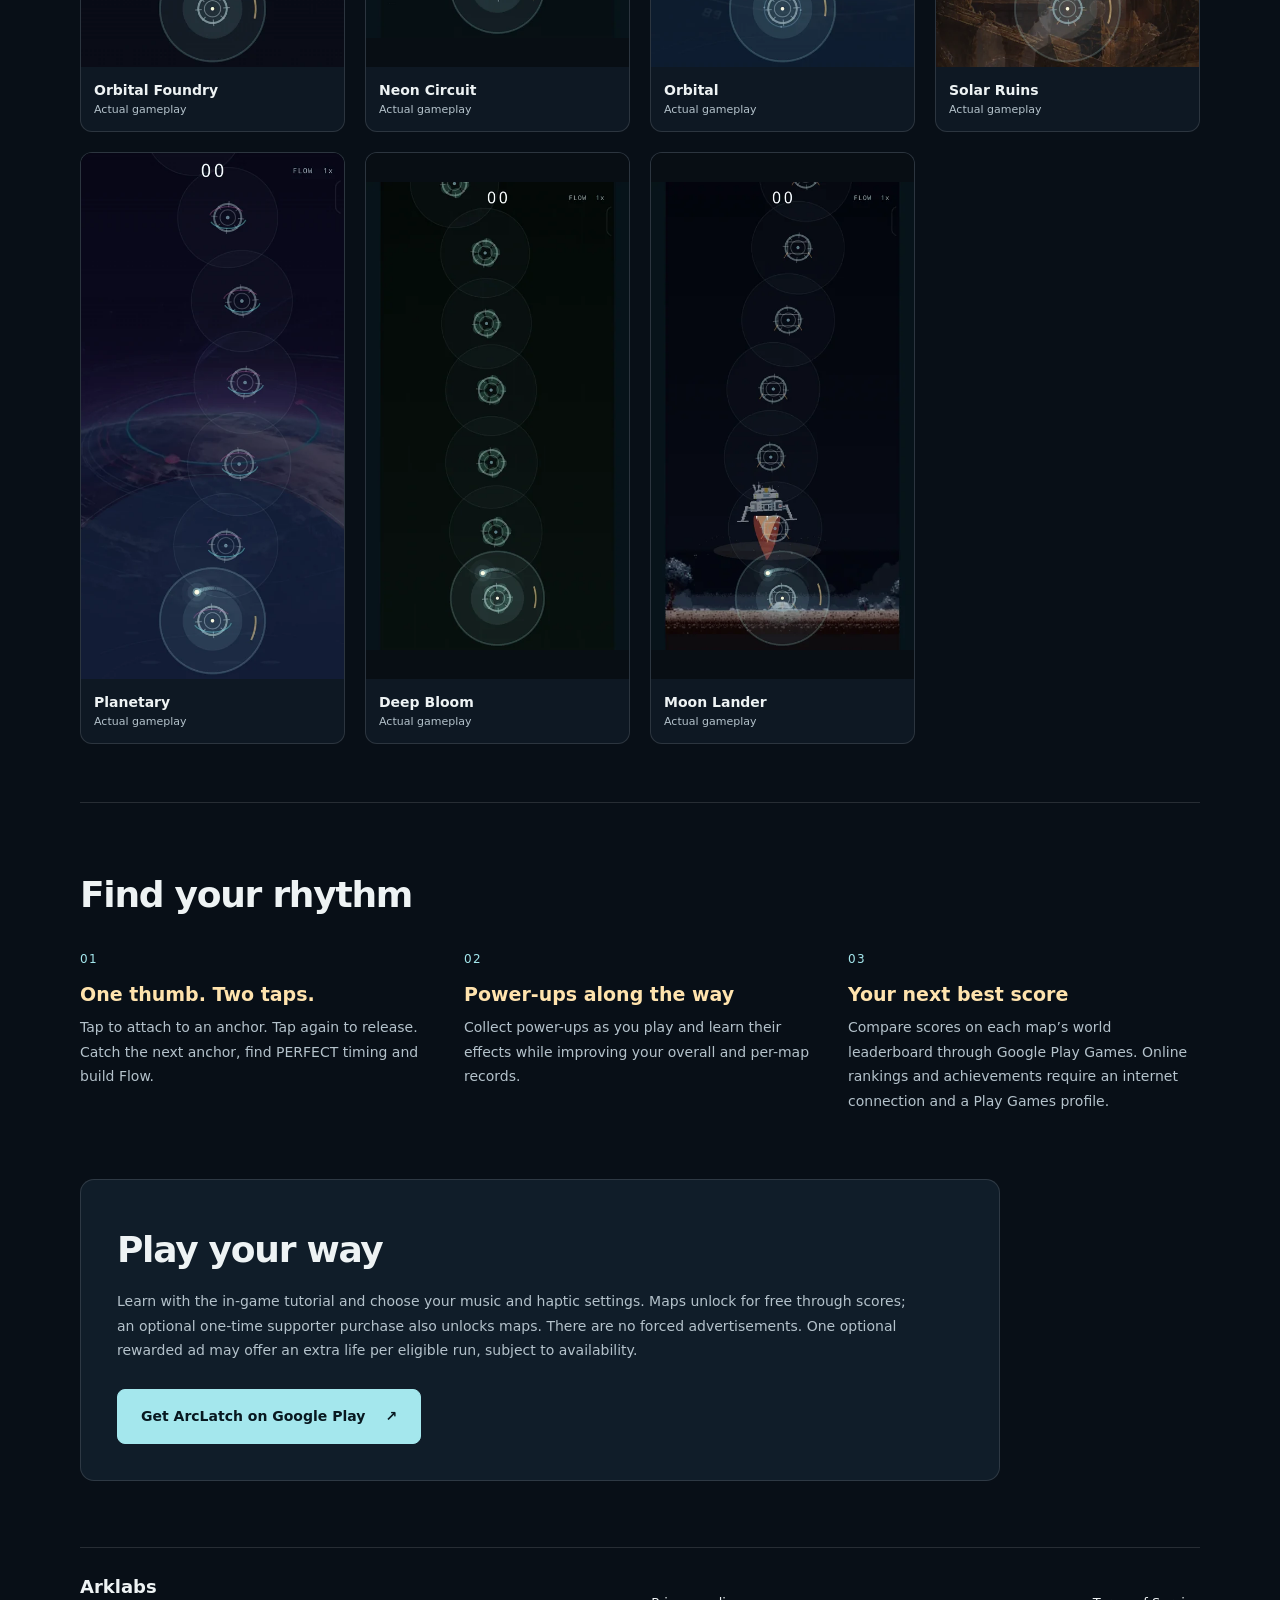
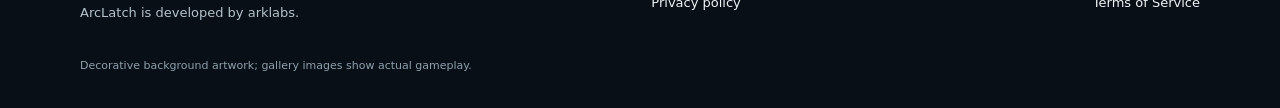
==== commit 33bf3168: "Add ArcLatch Terms of Service link" ====
--- a/index.html
+++ b/index.html
@@ -13,7 +13,7 @@
 <meta property="og:image" content="https://arklabs-app.github.io/assets/arclatch-icon.png"><meta property="og:image:alt" content="ArcLatch icon">
 <meta name="twitter:card" content="summary"><meta name="twitter:title" content="arklabs — ArcLatch">
 <meta name="twitter:description" content="Discover ArcLatch by arklabs: a one-thumb timing arcade game for Android. Explore seven worlds, watch real gameplay and get it on Google Play."><meta name="twitter:image" content="https://arklabs-app.github.io/assets/arclatch-icon.png">
-<link rel="icon" href="assets/arclatch-icon.png"><link rel="stylesheet" href="style.css?v=20261102-2">
+<link rel="icon" href="assets/arclatch-icon.png"><link rel="stylesheet" href="style.css?v=20261102-mobile1">
 <script type="application/ld+json">{"@context": "https://schema.org", "@graph": [{"@type": "Organization", "@id": "https://arklabs-app.github.io/#developer", "name": "arklabs", "url": "https://arklabs-app.github.io/", "sameAs": ["https://github.com/Arklabs-app"]}, {"@type": "VideoGame", "name": "ArcLatch", "url": "https://play.google.com/store/apps/details?id=com.arklabs.arclatch", "operatingSystem": "Android", "applicationCategory": "GameApplication", "genre": "Arcade", "author": {"@id": "https://arklabs-app.github.io/#developer"}, "description": "Discover ArcLatch by arklabs: a one-thumb timing arcade game for Android. Explore seven worlds, watch real gameplay and get it on Google Play."}]}</script>
 </head><body>
 <a class="skip" href="#game">The game</a>
@@ -23,4 +23,4 @@
 <section class="worlds" id="worlds" aria-labelledby="world-title"><div class="section-heading"><p class="eyebrow">ArcLatch</p><h2 id="world-title">All seven worlds.</h2><p>Explore seven distinct maps and unlock worlds through scores. Every image below is actual gameplay.</p></div><p class="map-index">Orbital Foundry · Neon Circuit · Orbital · Solar Ruins · Planetary · Deep Bloom · Moon Lander</p><div class="world-gallery"><figure class="world-card"><img src="assets/01-foundry.webp" width="480" height="960" loading="lazy" decoding="async" alt="Actual ArcLatch gameplay in Orbital Foundry, showing anchors and orbital paths."><figcaption><strong>Orbital Foundry</strong><span>Actual gameplay</span></figcaption></figure><figure class="world-card"><img src="assets/06-neon-circuit.webp" width="480" height="960" loading="lazy" decoding="async" alt="Actual ArcLatch gameplay in Neon Circuit, showing anchors and orbital paths."><figcaption><strong>Neon Circuit</strong><span>Actual gameplay</span></figcaption></figure><figure class="world-card"><img src="assets/02-orbital.webp" width="480" height="960" loading="lazy" decoding="async" alt="Actual ArcLatch gameplay in Orbital, showing anchors and orbital paths."><figcaption><strong>Orbital</strong><span>Actual gameplay</span></figcaption></figure><figure class="world-card"><img src="assets/03-solar-ruins.webp" width="480" height="960" loading="lazy" decoding="async" alt="Actual ArcLatch gameplay in Solar Ruins, showing anchors and orbital paths."><figcaption><strong>Solar Ruins</strong><span>Actual gameplay</span></figcaption></figure><figure class="world-card"><img src="assets/05-planetary.webp" width="480" height="960" loading="lazy" decoding="async" alt="Actual ArcLatch gameplay in Planetary, showing anchors and orbital paths."><figcaption><strong>Planetary</strong><span>Actual gameplay</span></figcaption></figure><figure class="world-card"><img src="assets/07-deep-bloom.webp" width="480" height="960" loading="lazy" decoding="async" alt="Actual ArcLatch gameplay in Deep Bloom, showing anchors and orbital paths."><figcaption><strong>Deep Bloom</strong><span>Actual gameplay</span></figcaption></figure><figure class="world-card"><img src="assets/04-moon-lander.webp" width="480" height="960" loading="lazy" decoding="async" alt="Actual ArcLatch gameplay in Moon Lander, showing anchors and orbital paths."><figcaption><strong>Moon Lander</strong><span>Actual gameplay</span></figcaption></figure></div></section>
 <section class="features" aria-labelledby="how-title"><h2 id="how-title">Find your rhythm</h2><div class="feature-grid"><article><span class="number">01</span><h3>One thumb. Two taps.</h3><p>Tap to attach to an anchor. Tap again to release. Catch the next anchor, find PERFECT timing and build Flow.</p></article><article><span class="number">02</span><h3>Power-ups along the way</h3><p>Collect power-ups as you play and learn their effects while improving your overall and per-map records.</p></article><article><span class="number">03</span><h3>Your next best score</h3><p>Compare scores on each map’s world leaderboard through Google Play Games. Online rankings and achievements require an internet connection and a Play Games profile.</p></article></div></section>
 <section class="play" aria-labelledby="play-title"><h2 id="play-title">Play your way</h2><p>Learn with the in-game tutorial and choose your music and haptic settings. Maps unlock for free through scores; an optional one-time supporter purchase also unlocks maps. There are no forced advertisements. One optional rewarded ad may offer an extra life per eligible run, subject to availability.</p><a class="download" href="https://play.google.com/store/apps/details?id=com.arklabs.arclatch">Get ArcLatch on Google Play <span aria-hidden="true">↗</span></a></section></main>
-<footer><div><strong>Arklabs</strong><p>ArcLatch is developed by arklabs.</p></div><a href="https://zaneh20.github.io/privacy.html">Privacy policy</a><p class="art-note">Decorative background artwork; gallery images show actual gameplay.</p></footer></div></body></html>+<footer><div><strong>Arklabs</strong><p>ArcLatch is developed by arklabs.</p></div><a href="https://zaneh20.github.io/privacy.html">Privacy policy</a><a href="terms-of-service/" lang="en">Terms of Service</a><p class="art-note">Decorative background artwork; gallery images show actual gameplay.</p></footer></div></body></html>
--- a/style.css
+++ b/style.css
@@ -6,3 +6,7 @@
 @media(prefers-reduced-motion:reduce){:root{scroll-behavior:auto}}
 
 .map-index{font-size:13px;color:var(--gold);line-height:1.9;margin:-8px 0 28px;max-width:840px}
+
+/* Frame the existing artwork's teal orbital edge on phones instead of cropping
+   its intentionally empty desktop centre. Keep the original image proportions. */
+@media(max-width:900px){body{background-size:auto,1200px auto;background-position:center top,left 96px}}
